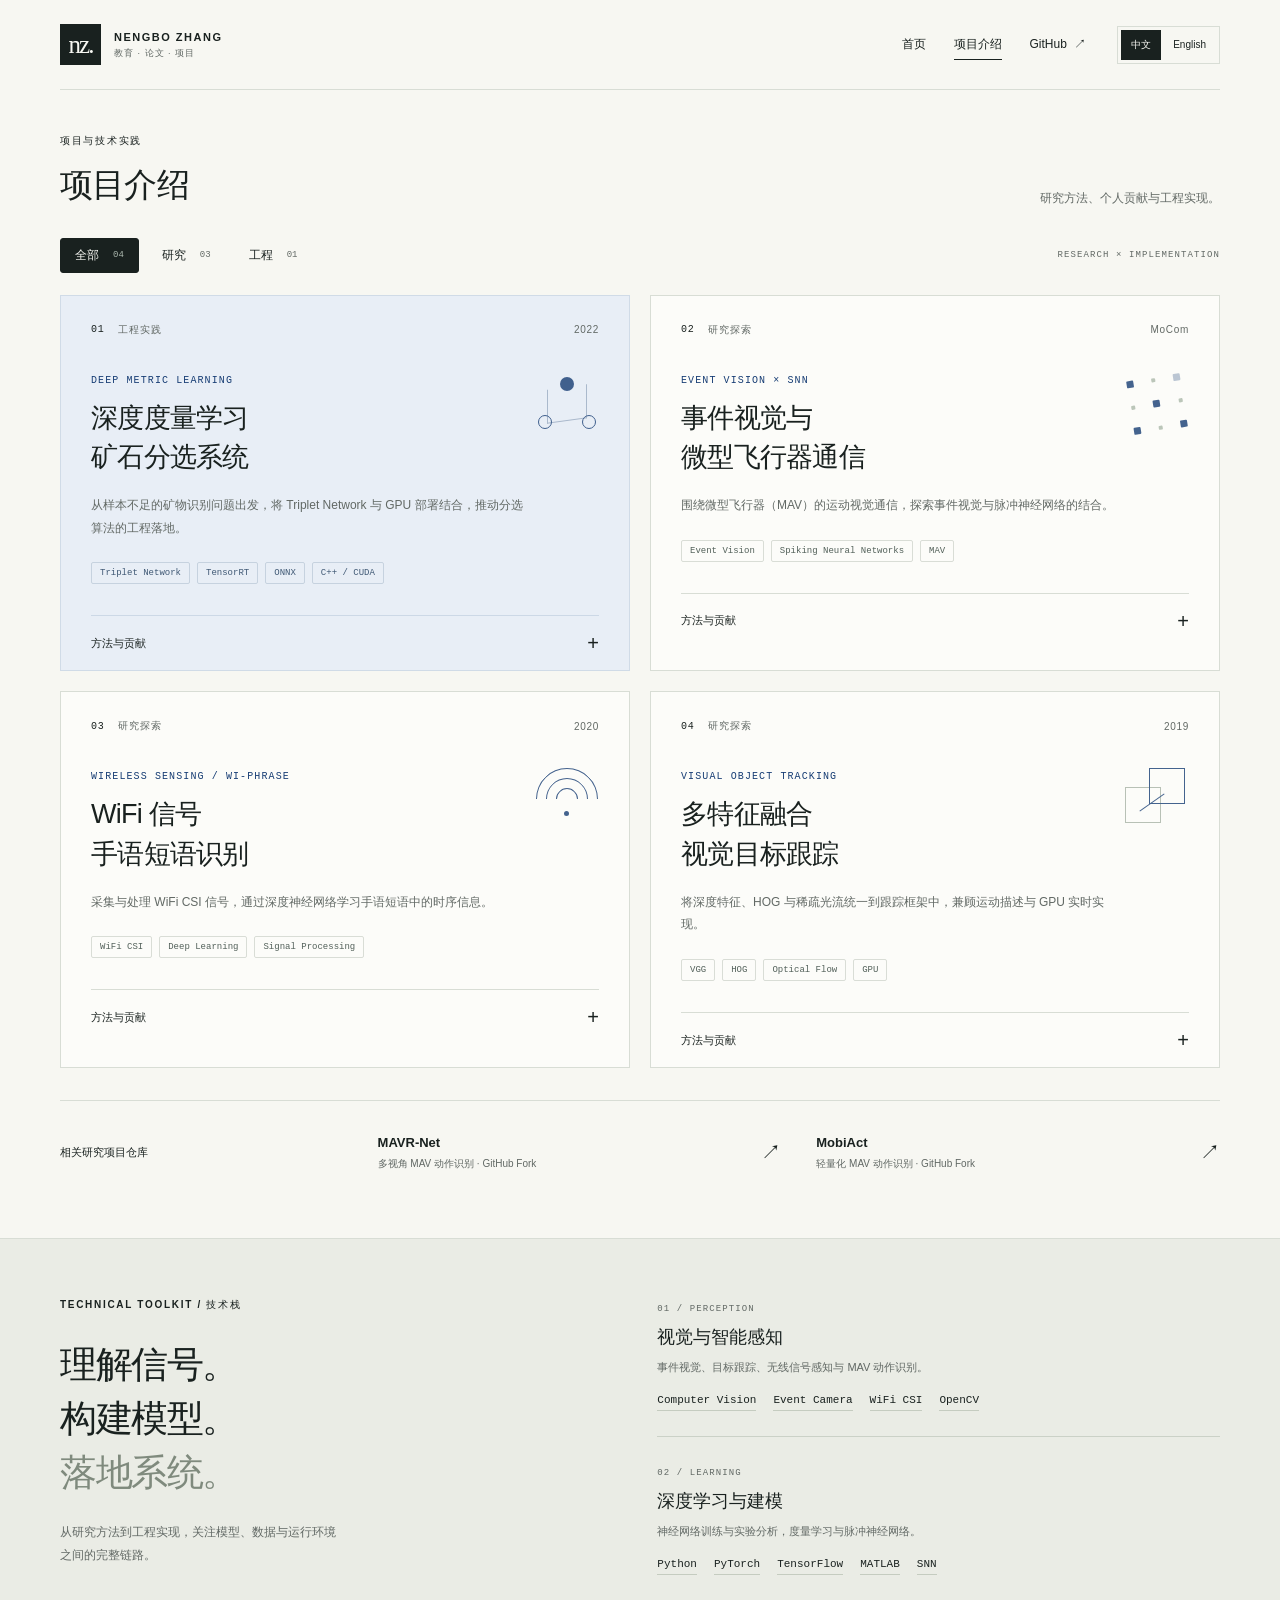
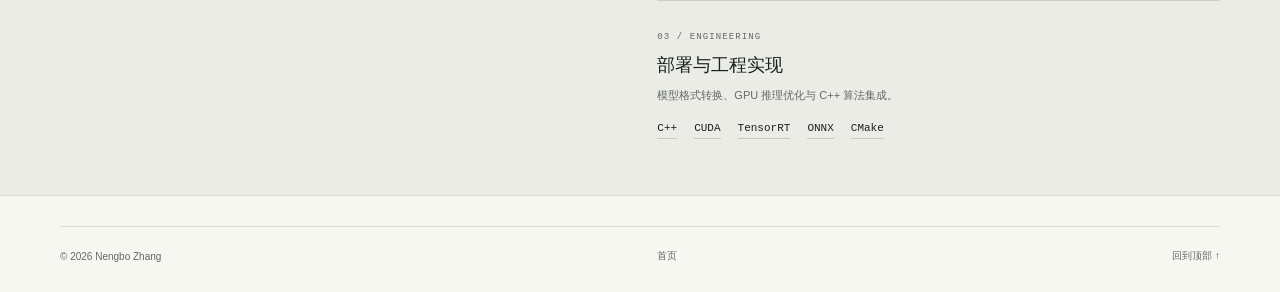
==== projects.html @ 4e837698 "Move project details and technical skills to a dedicated page" ====
<!doctype html>
<html lang="zh-CN">
<head>
  <meta charset="utf-8">
  <meta name="viewport" content="width=device-width, initial-scale=1">
  <meta name="theme-color" content="#f7f7f2">
  <meta name="description" content="张能波的项目介绍与技术实践：视觉跟踪、WiFi 感知、事件视觉、脉冲神经网络与 GPU 模型部署。">
  <link rel="canonical" href="https://zhangnengbo98.github.io/projects.html">
  <meta property="og:type" content="website">
  <meta property="og:url" content="https://zhangnengbo98.github.io/projects.html">
  <meta property="og:title" content="项目介绍 — 张能波 Nengbo Zhang">
  <meta property="og:description" content="研究项目、工程实践与技术栈。">
  <meta property="og:locale" content="zh_CN">
  <title>项目介绍 — 张能波 Nengbo Zhang</title>
  <link rel="stylesheet" href="styles.css">
  <script src="script.js" defer></script>
</head>
<body data-page="projects">
  <a class="skip-link" href="#main" data-i18n="skip">跳转到主要内容</a>
  <header class="site-header">
    <a class="brand" href="index.html" data-page-link aria-label="张能波，返回首页" data-i18n-aria="brandAria">
      <span class="brand-mark" aria-hidden="true">nz.</span>
      <span class="brand-name">NENGBO ZHANG<span data-i18n="brandSubtitle">教育 · 论文 · 项目</span></span>
    </a>
    <nav class="main-nav" aria-label="主要导航" data-i18n-aria="navigation">
      <a href="index.html" data-page-link data-i18n="navHome">首页</a>
      <a href="projects.html" data-page-link aria-current="page" data-i18n="navProjects">项目介绍</a>
      <a class="nav-github" href="https://github.com/zhangNengbo98" target="_blank" rel="noopener noreferrer">GitHub <span aria-hidden="true">↗</span></a>
    </nav>
    <div class="language-selector" role="group" aria-label="显示语言" data-i18n-aria="languageAria">
      <button type="button" data-language="zh" aria-pressed="true">中文</button>
      <button type="button" data-language="en" aria-pressed="false">English</button>
    </div>
  </header>

  <main id="main">
    <section class="projects section-shell" id="top" aria-labelledby="projects-title">
      <div class="section-heading">
        <div><p class="eyebrow" data-i18n="selectedWork">SELECTED WORK / 精选项目</p><h1 id="projects-title" data-i18n="projectsTitle">项目介绍</h1></div>
        <p class="section-intro" data-i18n="projectsIntro">聚焦算法方法、个人贡献与工程实践，呈现四个不同感知场景中的技术探索。</p>
      </div>
      <div class="project-toolbar">
        <div class="filters" role="group" aria-label="按项目类型筛选" data-i18n-aria="filterAria">
          <button type="button" class="filter active" data-filter="all" aria-pressed="true"><span data-i18n="filterAll">全部</span><small>04</small></button>
          <button type="button" class="filter" data-filter="research" aria-pressed="false"><span data-i18n="filterResearch">研究</span><small>03</small></button>
          <button type="button" class="filter" data-filter="engineering" aria-pressed="false"><span data-i18n="filterEngineering">工程</span><small>01</small></button>
        </div>
        <span class="toolbar-note" data-i18n="workNote">RESEARCH × IMPLEMENTATION</span>
      </div>
      <p class="visually-hidden" id="filter-status" role="status" aria-live="polite"></p>
      <h2 class="visually-hidden" data-i18n="selectedWork">项目与技术实践</h2>
      <div class="project-grid">
        <article class="project-card project-featured" data-category="engineering">
          <div class="project-meta"><span><span class="project-number">01</span><span data-i18n="engineeringLabel">工程实践</span></span><time>2022</time></div>
          <div class="project-symbol metric-symbol" aria-hidden="true"><i></i><i></i><i></i><span></span></div>
          <p class="project-kicker">DEEP METRIC LEARNING</p>
          <h3 data-i18n="oreTitle">深度度量学习<br>矿石分选系统</h3>
          <p class="project-description" data-i18n="oreDescription">从样本不足的矿物识别问题出发，将 Triplet Network 与 GPU 部署结合，推动分选算法的工程落地。</p>
          <ul class="tags" aria-label="项目技术" data-i18n-aria="projectTags"><li>Triplet Network</li><li>TensorRT</li><li>ONNX</li><li>C++ / CUDA</li></ul>
          <details class="project-details"><summary><span data-i18n="methodContribution">方法与贡献</span><span class="detail-plus" aria-hidden="true">+</span></summary><div class="detail-content"><p data-i18n="oreDetail1">负责分选框架搭建与更新，针对业务需求选择合适的深度学习方法。</p><p data-i18n="oreDetail2">使用 Triplet Network 应对特殊矿物样本不足；进行 PyTorch 模型格式转换、TensorRT 部署及 NVIDIA 硬件优化。</p><p data-i18n="oreDetail3">替换原有 Caffe 模型，维护 GPU 服务器，并持续迭代分选模块。</p></div></details>
        </article>
        <article class="project-card" data-category="research">
          <div class="project-meta"><span><span class="project-number">02</span><span data-i18n="researchLabel">研究探索</span></span><span>MoCom</span></div>
          <div class="project-symbol event-symbol" aria-hidden="true"><i></i><i></i><i></i><i></i><i></i><i></i><i></i><i></i><i></i></div>
          <p class="project-kicker">EVENT VISION × SNN</p>
          <h3 data-i18n="mocomTitle">事件视觉与<br>微型飞行器通信</h3>
          <p class="project-description" data-i18n="mocomDescription">围绕微型飞行器（MAV）的运动视觉通信，探索事件视觉与脉冲神经网络的结合。</p>
          <ul class="tags" aria-label="项目技术" data-i18n-aria="projectTags"><li>Event Vision</li><li>Spiking Neural Networks</li><li>MAV</li></ul>
          <details class="project-details"><summary><span data-i18n="methodContribution">方法与贡献</span><span class="detail-plus" aria-hidden="true">+</span></summary><div class="detail-content"><p data-i18n="mocomDetail1">MoCom 的研究主题为基于运动的微型飞行器间视觉通信。</p><p data-i18n="mocomDetail2">技术路径结合事件视觉与脉冲神经网络，关联研究兴趣包括 MAV 动作识别与事件视觉目标跟踪。</p></div></details>
        </article>
        <article class="project-card" data-category="research">
          <div class="project-meta"><span><span class="project-number">03</span><span data-i18n="researchLabel">研究探索</span></span><time>2020</time></div>
          <div class="project-symbol wifi-symbol" aria-hidden="true"><i></i><i></i><i></i><span></span></div>
          <p class="project-kicker">WIRELESS SENSING / WI-PHRASE</p>
          <h3 data-i18n="wifiTitle">WiFi 信号<br>手语短语识别</h3>
          <p class="project-description" data-i18n="wifiDescription">采集与处理 WiFi CSI 信号，通过深度神经网络学习手语短语中的时序信息。</p>
          <ul class="tags" aria-label="项目技术" data-i18n-aria="projectTags"><li>WiFi CSI</li><li>Deep Learning</li><li>Signal Processing</li></ul>
          <details class="project-details"><summary><span data-i18n="methodContribution">方法与贡献</span><span class="detail-plus" aria-hidden="true">+</span></summary><div class="detail-content"><p data-i18n="wifiDetail1">参与 CSI 数据采集与预处理、神经网络训练调优、实验分析及论文写作。</p><p data-i18n="wifiDetail2">相关成果 Wi-Phrase: Deep Residual-Multihead Model for WiFi Sign Language Phrase Recognition 发表于 IEEE Internet of Things Journal（2022）。</p></div></details>
        </article>
        <article class="project-card" data-category="research">
          <div class="project-meta"><span><span class="project-number">04</span><span data-i18n="researchLabel">研究探索</span></span><time>2019</time></div>
          <div class="project-symbol tracking-symbol" aria-hidden="true"><i></i><i></i><span></span></div>
          <p class="project-kicker">VISUAL OBJECT TRACKING</p>
          <h3 data-i18n="trackingTitle">多特征融合<br>视觉目标跟踪</h3>
          <p class="project-description" data-i18n="trackingDescription">将深度特征、HOG 与稀疏光流统一到跟踪框架中，兼顾运动描述与 GPU 实时实现。</p>
          <ul class="tags" aria-label="项目技术" data-i18n-aria="projectTags"><li>VGG</li><li>HOG</li><li>Optical Flow</li><li>GPU</li></ul>
          <details class="project-details"><summary><span data-i18n="methodContribution">方法与贡献</span><span class="detail-plus" aria-hidden="true">+</span></summary><div class="detail-content"><p data-i18n="trackingDetail1">引入稀疏光流作为目标特征描述，融合 VGG 网络特征、HOG 特征与运动信息。</p><p data-i18n="trackingDetail2">优化特征组合与 GPU 跟踪实现；相关研究发表于《信号处理》（2019）。</p></div></details>
        </article>
      </div>
      <div class="code-links">
        <p data-i18n="relatedCode">相关研究项目仓库</p>
        <a href="https://github.com/zhangNengbo98/MAVR-Net" target="_blank" rel="noopener noreferrer"><span><strong>MAVR-Net</strong><small data-i18n="mavrNote">多视角 MAV 动作识别 · GitHub Fork</small></span><span aria-hidden="true">↗</span></a>
        <a href="https://github.com/zhangNengbo98/MobiAct" target="_blank" rel="noopener noreferrer"><span><strong>MobiAct</strong><small data-i18n="mobiactNote">轻量化 MAV 动作识别 · GitHub Fork</small></span><span aria-hidden="true">↗</span></a>
      </div>
    </section>

    <section class="technology" id="technology" aria-labelledby="technology-title">
      <div class="section-shell technology-inner">
        <div class="technology-heading"><p class="eyebrow" data-i18n="toolkitLabel">TECHNICAL TOOLKIT / 技术栈</p><h2 id="technology-title"><span data-i18n="techLine1">理解信号。</span><span data-i18n="techLine2">构建模型。</span><span class="muted-title" data-i18n="techLine3">落地系统。</span></h2><p data-i18n="techIntro">从研究方法到工程实现，关注模型、数据与运行环境之间的完整链路。</p></div>
        <div class="skill-rows">
          <div class="skill-row"><span class="skill-index">01 / PERCEPTION</span><h3 data-i18n="skillPerception">视觉与智能感知</h3><p data-i18n="perceptionDescription">事件视觉、目标跟踪、无线信号感知与 MAV 动作识别。</p><ul class="skill-tags"><li>Computer Vision</li><li>Event Camera</li><li>WiFi CSI</li><li>OpenCV</li></ul></div>
          <div class="skill-row"><span class="skill-index">02 / LEARNING</span><h3 data-i18n="skillLearning">深度学习与建模</h3><p data-i18n="learningDescription">神经网络训练与实验分析，度量学习与脉冲神经网络。</p><ul class="skill-tags"><li>Python</li><li>PyTorch</li><li>TensorFlow</li><li>MATLAB</li><li>SNN</li></ul></div>
          <div class="skill-row"><span class="skill-index">03 / ENGINEERING</span><h3 data-i18n="skillEngineering">部署与工程实现</h3><p data-i18n="engineeringDescription">模型格式转换、GPU 推理优化与 C++ 算法集成。</p><ul class="skill-tags"><li>C++</li><li>CUDA</li><li>TensorRT</li><li>ONNX</li><li>CMake</li></ul></div>
        </div>
      </div>
    </section>
  </main>

  <footer class="site-footer compact-footer section-shell">
    <div class="footer-bottom"><span>© <span id="copyright-year">2026</span> Nengbo Zhang</span><a href="index.html" data-page-link data-i18n="navHome">首页</a><a href="#top" data-i18n="backToTop">回到顶部 ↑</a></div>
  </footer>
</body>
</html>
---- styles.css ----
:root{--paper:#f7f7f2;--white:#fff;--ink:#19211f;--muted:#626965;--line:#d8ddd5;--accent:#173d74;--light-blue:#e8eef6;--radius:3px;--page-width:1160px;font-family:"Segoe UI","Microsoft YaHei","PingFang SC",Arial,sans-serif;color:var(--ink);background:var(--paper);font-synthesis:none}
*{box-sizing:border-box}
html{scroll-behavior:smooth;scroll-padding-top:30px}
body{margin:0}
a{color:inherit;text-decoration:none}
button{font:inherit;color:inherit;cursor:pointer}
button,a,summary{-webkit-tap-highlight-color:transparent}
button:focus-visible,a:focus-visible,summary:focus-visible{outline:3px solid #386dc0;outline-offset:5px}
h1,h2,h3,p{margin:0}
ul,ol{padding:0;margin:0;list-style:none}
[hidden]{display:none!important}
::selection{background:#d3e1f4}
.section-shell{width:min(var(--page-width),calc(100% - 96px));margin-inline:auto}
.eyebrow{font-size:10px;line-height:1.6;font-weight:650;letter-spacing:1.7px}
.visually-hidden{position:absolute;width:1px;height:1px;padding:0;overflow:hidden;clip:rect(0,0,0,0);white-space:nowrap;border:0}
.skip-link{position:fixed;top:-100px;left:20px;padding:15px;background:var(--accent);color:white;z-index:100}
.skip-link:focus{top:20px}
.site-header{min-height:90px;width:min(var(--page-width),calc(100% - 96px));margin:auto;display:flex;align-items:center;gap:31px;border-bottom:1px solid var(--line)}
.brand{display:flex;align-items:center;gap:13px;margin-right:auto}
.brand-mark{display:grid;place-items:center;width:41px;height:41px;background:var(--ink);color:var(--paper);font-size:25px;letter-spacing:-2px;font-family:Georgia,serif}
.brand-name{font-size:11px;font-weight:700;letter-spacing:1.5px;line-height:1.7}
.brand-name>span{display:block;font-size:9px;font-weight:400;letter-spacing:1px;color:var(--muted)}
.main-nav{display:flex;align-items:center;gap:28px;font-size:12px}
.main-nav>a{padding:10px 0;position:relative;white-space:nowrap}
.main-nav>a:after{content:"";position:absolute;bottom:3px;left:0;right:0;height:1px;background:var(--ink);transform:scaleX(0);transform-origin:left;transition:transform .2s}
.main-nav>a:hover:after,.main-nav>a[aria-current="page"]:after{transform:scaleX(1)}
.main-nav>a[aria-current="page"]{font-weight:650}
.nav-github>span{margin-left:4px}
.language-selector{display:flex;gap:2px;border:1px solid var(--line);padding:3px;flex-shrink:0}
.language-selector button{border:0;background:transparent;padding:7px 10px;font-size:10px;line-height:1.2;min-height:30px}
.language-selector button[aria-pressed="true"]{background:var(--ink);color:var(--paper)}
.language-selector button[aria-pressed="false"]:hover{background:#e7eae3}
.profile-intro{display:flex;align-items:center;justify-content:space-between;gap:25px;padding:40px 0 31px;border-bottom:1px solid var(--line)}
.profile-intro .eyebrow{color:var(--muted)}
.profile-name{display:flex;align-items:baseline;gap:20px;margin-top:13px}
.profile-name h1{font-size:42px;font-weight:500;line-height:1.35;letter-spacing:1px}
.profile-name-alias{font-size:17px;color:var(--muted);font-family:Georgia,"Times New Roman",serif}
.profile-description{font-size:13px;color:var(--muted);line-height:1.75;margin-top:10px}
.profile-project-link{display:flex;align-items:center;gap:36px;font-size:12px;border-bottom:1px solid var(--ink);padding:12px 0;margin-top:16px}
.profile-project-link>span:last-child{font-size:20px}
.profile-project-link:hover{color:var(--accent);border-color:var(--accent)}
.academic-layout{display:grid;grid-template-columns:.85fr 1.4fr;gap:70px;padding:33px 0 31px}
.academic-heading{display:flex;gap:13px;align-items:center;min-height:34px;margin-bottom:9px}
.section-number{color:var(--accent);font:10px Consolas,monospace}
.academic-heading h2{font-size:21px;font-weight:550;letter-spacing:-.3px;line-height:1.45}
.publication-label{font-size:9px;color:var(--muted);border:1px solid var(--line);padding:3px 7px;margin-left:auto;white-space:nowrap}
.education-list>li{padding:18px 0 19px;border-bottom:1px solid var(--line)}
.education-list>li:last-child{border-bottom:0}
.education-date{font:10px Consolas,"Microsoft YaHei",monospace;color:var(--muted);letter-spacing:.4px;line-height:1.6}
.education-list h3{font-size:16px;font-weight:600;line-height:1.55;margin-top:6px}
.education-degree{font-size:12px;color:var(--muted);line-height:1.75;margin-top:3px}
.publication-list>li{display:grid;grid-template-columns:35px 1fr;gap:15px;padding:15px 0 17px;border-bottom:1px solid var(--line)}
.publication-list>li:last-child{border-bottom:0}
.publication-year{font:10px Consolas,monospace;color:var(--accent);padding-top:4px;line-height:1.55}
.publication-list h3{font-size:14px;font-weight:550;line-height:1.6;letter-spacing:-.08px;overflow-wrap:anywhere}
.publication-list h3 a:hover{text-decoration:underline;text-underline-offset:3px;color:var(--accent)}
.paper-arrow{font-size:11px;color:var(--accent);white-space:nowrap}
.publication-venue{font-size:11px;color:var(--muted);line-height:1.7;margin-top:5px}
.projects{padding-top:43px;padding-bottom:58px}
.section-heading{display:flex;align-items:end;justify-content:space-between;gap:40px}
.section-heading h1{font-size:33px;font-weight:500;letter-spacing:-.8px;line-height:1.5;margin-top:11px}
.section-intro{max-width:355px;color:var(--muted);font-size:12px;line-height:1.9}
.project-toolbar{display:flex;justify-content:space-between;align-items:center;margin-top:28px;margin-bottom:22px}
.filters{display:flex;gap:8px}
.filter{border:1px solid transparent;background:transparent;padding:8px 14px;display:flex;gap:14px;align-items:center;font-size:12px;border-radius:var(--radius)}
.filter small{font:9px Consolas,monospace;color:var(--muted)}
.filter.active{border-color:var(--ink);background:var(--ink);color:var(--paper)}
.filter.active small{color:#a9b6ac}
.filter:not(.active):hover{border-color:var(--line)}
.toolbar-note{font:9px Consolas,monospace;letter-spacing:1.1px;color:var(--muted)}
.project-grid{display:grid;grid-template-columns:1fr 1fr;gap:20px}
.project-card{border:1px solid var(--line);background:#fcfcf9;padding:27px 30px 0;position:relative;overflow:hidden}
.project-featured{background:var(--light-blue);border-color:#d0dbe7}
.project-meta{display:flex;justify-content:space-between;align-items:center;color:var(--muted);font-size:10px;letter-spacing:.7px}
.project-meta>span:first-child{display:flex;gap:14px;align-items:center}
.project-number{font:10px Consolas,monospace;color:var(--ink)}
.project-kicker{font:10px Consolas,monospace;letter-spacing:1.1px;margin-top:35px;color:var(--accent);padding-right:70px;line-height:1.7}
.project-card h3{font-size:27px;line-height:1.45;font-weight:500;letter-spacing:-.75px;margin-top:10px;max-width:calc(100% - 58px)}
.project-description{font-size:12px;line-height:1.9;max-width:440px;color:var(--muted);margin-top:17px}
.tags{display:flex;flex-wrap:wrap;gap:7px;margin-top:23px;min-height:35px;align-content:start}
.tags li{font:9px Consolas,monospace;border:1px solid #d9ddd6;padding:5px 8px;color:#526059;border-radius:2px}
.project-featured .tags li{border-color:#c6d2df;color:#3f5874}
.project-details{margin-top:18px;border-top:1px solid var(--line)}
.project-featured .project-details{border-color:#ccd8e6}
.project-details summary{list-style:none;display:flex;justify-content:space-between;align-items:center;padding:17px 0;font-size:11px;font-weight:500;cursor:pointer}
.project-details summary::-webkit-details-marker{display:none}
.detail-plus{font-size:20px;line-height:1;font-weight:300;transition:transform .2s}
.project-details[open] .detail-plus{transform:rotate(45deg)}
.detail-content{padding-bottom:23px;max-width:460px}
.detail-content p{font-size:12px;line-height:1.9;color:var(--muted)}
.detail-content p+p{margin-top:10px}
.project-symbol{position:absolute;right:30px;top:76px;width:64px;height:64px;opacity:.8}
.metric-symbol i{position:absolute;width:14px;height:14px;background:var(--accent);border-radius:50%;top:5px;left:25px}
.metric-symbol i:nth-child(2){left:3px;top:43px;background:transparent;border:1px solid var(--accent)}
.metric-symbol i:nth-child(3){left:47px;top:43px;background:transparent;border:1px solid var(--accent)}
.metric-symbol span{position:absolute;width:40px;height:34px;left:12px;top:15px;border-left:1px solid #9bacc2;border-right:1px solid #9bacc2;border-bottom:1px solid #9bacc2;transform:skewY(-8deg);z-index:-1}
.event-symbol{display:grid;grid-template-columns:repeat(3,1fr);gap:7px;transform:rotate(-9deg)}
.event-symbol i{background:var(--accent);width:7px;height:7px;border-radius:1px;align-self:center;justify-self:center}
.event-symbol i:nth-child(2n){background:#acb9aa;width:4px;height:4px}
.event-symbol i:nth-child(3){opacity:.35}
.wifi-symbol i{position:absolute;border:1px solid var(--accent);border-left-color:transparent;border-bottom-color:transparent;border-radius:50%;width:62px;height:62px;transform:rotate(-45deg);left:1px;top:0}
.wifi-symbol i:nth-child(2){width:42px;height:42px;left:11px;top:10px}
.wifi-symbol i:nth-child(3){width:22px;height:22px;left:21px;top:20px}
.wifi-symbol span{width:5px;height:5px;background:var(--accent);position:absolute;left:29px;top:43px;border-radius:50%}
.tracking-symbol i{position:absolute;width:36px;height:36px;border:1px solid #a8b3a6;left:0;top:19px}
.tracking-symbol i:nth-child(2){border-color:var(--accent);left:24px;top:0}
.tracking-symbol span{position:absolute;width:30px;height:1px;background:var(--accent);left:12px;top:34px;transform:rotate(-35deg)}
.code-links{display:grid;grid-template-columns:.7fr 1fr 1fr;gap:35px;align-items:center;margin-top:32px;border-top:1px solid var(--line);padding-top:24px}
.code-links>p{font-size:11px;font-weight:600}
.code-links>a{display:flex;align-items:center;justify-content:space-between;padding:8px 0}
.code-links strong{font-size:13px;font-weight:550}
.code-links small{display:block;font-size:10px;line-height:1.6;color:var(--muted);margin-top:5px}
.code-links>a:hover strong{text-decoration:underline;text-underline-offset:4px}
.code-links>a>span:last-child{font-size:20px}
.technology{background:#eaece5;border-top:1px solid var(--line);border-bottom:1px solid var(--line)}
.technology-inner{display:grid;grid-template-columns:1fr 1.12fr;gap:95px;padding-top:58px;padding-bottom:56px}
.technology-heading h2{font-size:37px;line-height:1.45;font-weight:500;letter-spacing:-1.4px;margin-top:25px}
.technology-heading h2 span{display:block}
.muted-title{color:#7f8a7d}
.technology-heading>p:last-child{margin-top:22px;font-size:12px;line-height:1.9;color:var(--muted);max-width:280px}
.skill-row{padding:0 0 25px}
.skill-row+.skill-row{padding-top:24px;border-top:1px solid #cbd1c7}
.skill-row:last-child{padding-bottom:0}
.skill-index{font:9px Consolas,monospace;letter-spacing:1.1px;color:var(--muted)}
.skill-row h3{font-size:18px;font-weight:500;line-height:1.4;margin-top:10px}
.skill-row p{font-size:11px;color:var(--muted);line-height:1.8;margin-top:8px}
.skill-tags{display:flex;flex-wrap:wrap;gap:9px 17px;font:11px Consolas,monospace;margin-top:16px}
.skill-tags li{border-bottom:1px solid #c5ccc0;padding-bottom:4px}
.site-footer{padding-top:30px}
.footer-bottom{display:flex;justify-content:space-between;align-items:center;gap:20px;border-top:1px solid var(--line);padding:22px 0 26px;font-size:10px;color:var(--muted)}
.footer-bottom>a:hover{color:var(--ink)}
body[data-page="home"] .site-footer{padding-top:0}
html[lang="en"] .profile-name h1{letter-spacing:-1px;font-size:41px}
html[lang="en"] .profile-name-alias{display:none}
html[lang="en"] .project-card h3{font-size:26px;line-height:1.34}
html[lang="en"] .academic-layout{grid-template-columns:.9fr 1.4fr;gap:55px}
html[lang="en"] .education-list h3{font-size:15px}
@media(max-width:1050px){.section-shell,.site-header{width:calc(100% - 64px)}.site-header{gap:23px}.main-nav{gap:20px}.brand-name{font-size:10px;letter-spacing:1px}.brand-name>span{font-size:8px}.academic-layout{grid-template-columns:.9fr 1.4fr;gap:40px}.education-list h3{font-size:15px}.publication-list h3{font-size:13px}.technology-inner{gap:55px}.project-card{padding-inline:24px}.project-symbol{right:23px}.project-card h3{font-size:25px}.code-links{gap:25px}html[lang="en"] .academic-layout{gap:35px}html[lang="en"] .project-card h3{font-size:24px}}
@media(max-width:800px){.site-header{gap:16px;min-height:82px}.brand-name{display:none}.main-nav{gap:21px}.language-selector button{padding:7px 9px}.academic-layout,html[lang="en"] .academic-layout{grid-template-columns:1fr;gap:25px}.profile-intro{padding-top:32px}.academic-layout{padding-top:26px}.education-list>li{display:grid;grid-template-columns:145px 1fr;gap:0 20px;padding:17px 0}.education-date{grid-row:1/3;padding-top:3px}.education-list h3{margin:0;font-size:16px}.education-degree{margin-top:2px}.publication-list h3{font-size:14px}.section-heading{display:block}.section-heading h1{font-size:30px}.section-intro{max-width:500px;margin-top:12px}.project-toolbar{margin-top:25px}.toolbar-note{font-size:8px}.project-grid{gap:15px}.project-card{padding:23px 21px 0}.project-symbol{right:22px;top:77px;transform:scale(.8);transform-origin:top right}.event-symbol{transform:rotate(-9deg) scale(.8)}.project-card h3{font-size:23px;max-width:calc(100% - 25px)}.project-kicker{font-size:8px;letter-spacing:.7px;max-width:calc(100% - 35px);padding-right:0}.project-description{font-size:11px}.tags{gap:5px}.tags li{font-size:8px;padding:4px 5px}.project-meta{font-size:9px}.code-links{grid-template-columns:1fr 1fr;gap:10px 25px}.code-links>p{grid-column:1/-1;margin-bottom:8px}.technology-inner{grid-template-columns:.9fr 1.1fr;gap:40px;padding-block:45px}.technology-heading h2{font-size:31px}.skill-row h3{font-size:16px}.skill-tags{font-size:10px;gap:8px 12px}html[lang="en"] .project-card h3{font-size:22px}}
@media(max-width:560px){.section-shell,.site-header{width:calc(100% - 40px)}.site-header{display:grid;grid-template-columns:1fr auto;gap:12px 15px;padding:15px 0 10px}.brand{gap:10px}.brand-mark{width:33px;height:33px;font-size:22px}.brand-name{display:block;font-size:9px;letter-spacing:1px}.brand-name>span{font-size:8px;letter-spacing:.2px}.main-nav{grid-column:1/-1;grid-row:2;justify-content:flex-start;gap:25px;font-size:11px}.main-nav .nav-github{margin-left:auto}.main-nav>a{padding:6px 0}.language-selector{grid-column:2;grid-row:1}.language-selector button{padding:6px 8px;min-height:29px;font-size:9px}.profile-intro{display:block;padding:28px 0 26px}.profile-name{margin-top:10px;gap:14px}.profile-name h1{font-size:33px}.profile-name-alias{font-size:14px}.profile-description{font-size:12px;margin-top:7px}.profile-project-link{display:inline-flex;gap:25px;font-size:11px;margin-top:10px;padding:7px 0}.profile-project-link>span:last-child{font-size:17px}.academic-layout{gap:20px;padding-block:24px}.academic-heading{gap:10px;margin-bottom:5px}.academic-heading h2{font-size:20px}.education-list>li{display:block;padding:15px 0}.education-list h3{margin-top:5px;font-size:15px}.education-date{font-size:9px;padding-top:0}.education-degree{font-size:11px}.publication-list>li{grid-template-columns:29px 1fr;gap:12px;padding:15px 0}.publication-year{font-size:9px}.publication-list h3{font-size:13px;line-height:1.65}.publication-venue{font-size:10px}.publication-label{font-size:8px}.projects{padding-top:29px;padding-bottom:35px}.section-heading h1{font-size:28px;margin-top:10px}.eyebrow{font-size:9px}.section-intro{font-size:11px;line-height:1.85;margin-top:11px}.toolbar-note{display:none}.project-toolbar{margin-top:22px;margin-bottom:18px}.filter{font-size:11px;gap:12px;padding:7px 11px}.project-grid{grid-template-columns:1fr;gap:16px}.project-card{padding:24px 24px 0}.project-symbol{top:72px;right:29px;transform:scale(.9)}.event-symbol{transform:rotate(-9deg) scale(.9)}.project-card h3{font-size:27px;max-width:calc(100% - 45px)}.project-kicker{font-size:9px;margin-top:30px;max-width:calc(100% - 60px)}.project-description{font-size:12px}.project-meta{font-size:10px}.tags{margin-top:19px;gap:6px}.tags li{font-size:9px;padding:5px 7px}.project-details{margin-top:12px}.code-links{grid-template-columns:1fr;padding-top:22px;gap:8px;margin-top:26px}.code-links>p{margin-bottom:8px}.code-links>a{padding:11px 0}.code-links>a+a{border-top:1px solid var(--line)}.technology-inner{grid-template-columns:1fr;gap:30px;padding-block:35px}.technology-heading h2{font-size:32px;line-height:1.34;margin-top:18px}.technology-heading>p:last-child{max-width:340px;margin-top:18px}.skill-row h3{font-size:18px}.skill-row p{font-size:12px}.skill-tags{font-size:11px}.site-footer{padding-top:22px}.footer-bottom{font-size:9px;gap:10px;padding:18px 0 22px}html[lang="en"] .profile-name h1{font-size:34px}html[lang="en"] .project-card h3{font-size:26px}html[lang="en"] .education-list h3{font-size:15px}}
@media(max-width:360px){.brand-name{display:none}.main-nav{gap:18px}.profile-name{flex-wrap:wrap;gap:0 15px}.project-card{padding-inline:20px}.project-kicker{font-size:8px}.project-card h3{font-size:25px}}
@media(prefers-reduced-motion:reduce){html{scroll-behavior:auto}*{transition:none!important;animation:none!important}}
@media print{.language-selector,.filters,.project-symbol,.main-nav,.profile-project-link,.skip-link{display:none}.section-shell,.site-header{width:100%}.site-header{min-height:60px}.profile-intro{padding-top:20px}.academic-layout{gap:35px}.project-card{break-inside:avoid}.projects{padding-block:25px}.technology-inner{padding-block:25px}.project-details[open] .detail-content{display:block}.site-footer{padding-top:20px}a{color:inherit}}
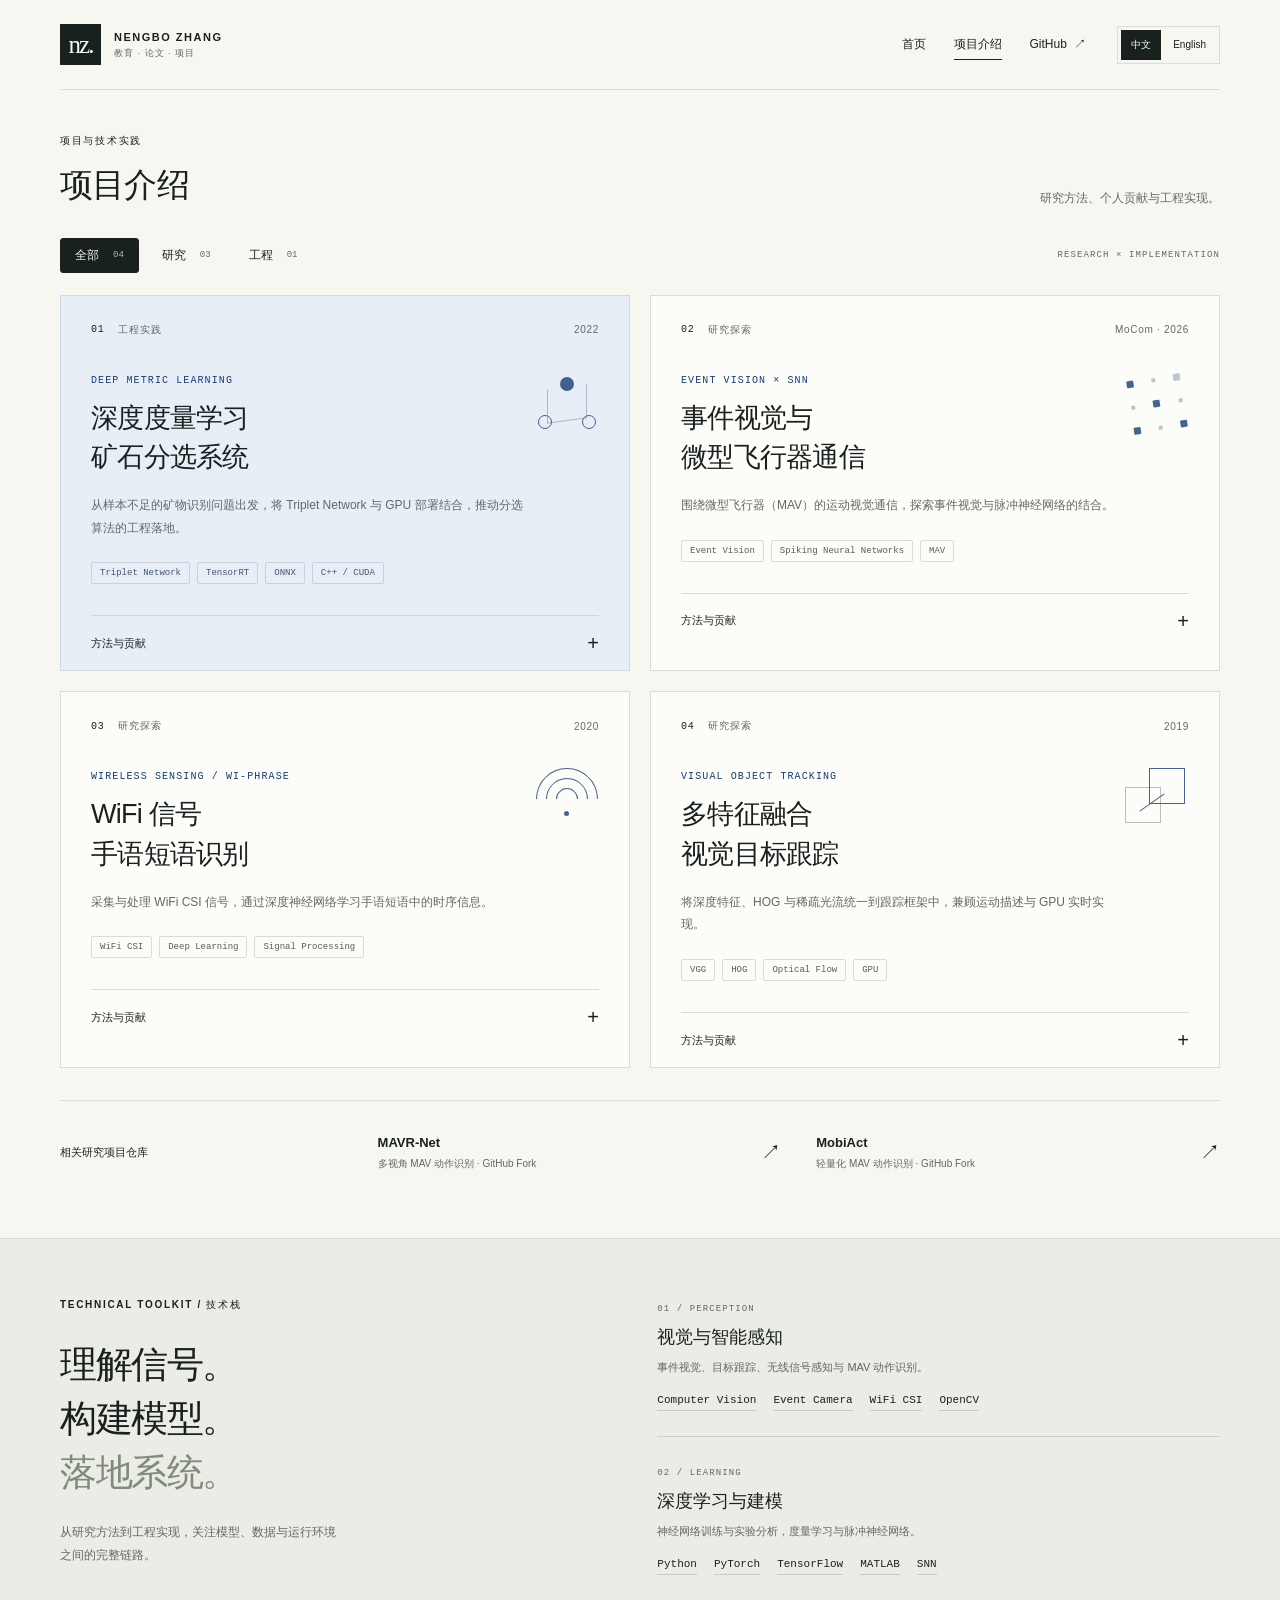
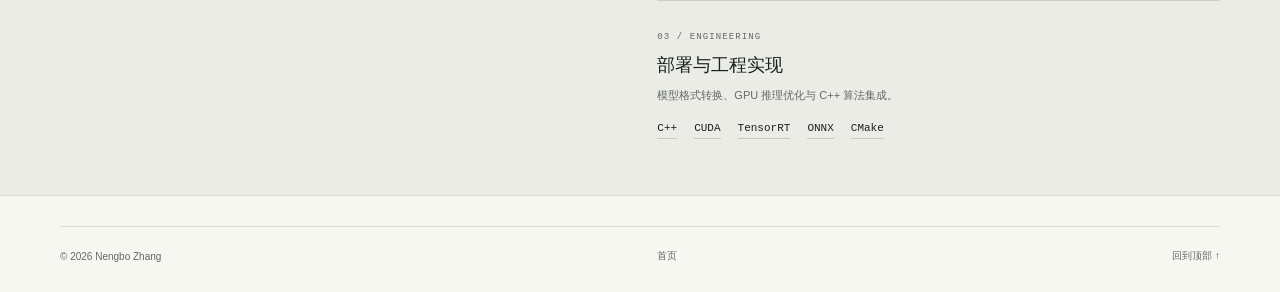
==== commit 81c47434: "Link the MoCom project to its 2026 IEEE Transactions on Robotics paper" ====
--- a/projects.html
+++ b/projects.html
@@ -60,13 +60,13 @@
           <details class="project-details"><summary><span data-i18n="methodContribution">方法与贡献</span><span class="detail-plus" aria-hidden="true">+</span></summary><div class="detail-content"><p data-i18n="oreDetail1">负责分选框架搭建与更新，针对业务需求选择合适的深度学习方法。</p><p data-i18n="oreDetail2">使用 Triplet Network 应对特殊矿物样本不足；进行 PyTorch 模型格式转换、TensorRT 部署及 NVIDIA 硬件优化。</p><p data-i18n="oreDetail3">替换原有 Caffe 模型，维护 GPU 服务器，并持续迭代分选模块。</p></div></details>
         </article>
         <article class="project-card" data-category="research">
-          <div class="project-meta"><span><span class="project-number">02</span><span data-i18n="researchLabel">研究探索</span></span><span>MoCom</span></div>
+          <div class="project-meta"><span><span class="project-number">02</span><span data-i18n="researchLabel">研究探索</span></span><span>MoCom · 2026</span></div>
           <div class="project-symbol event-symbol" aria-hidden="true"><i></i><i></i><i></i><i></i><i></i><i></i><i></i><i></i><i></i></div>
           <p class="project-kicker">EVENT VISION × SNN</p>
           <h3 data-i18n="mocomTitle">事件视觉与<br>微型飞行器通信</h3>
           <p class="project-description" data-i18n="mocomDescription">围绕微型飞行器（MAV）的运动视觉通信，探索事件视觉与脉冲神经网络的结合。</p>
           <ul class="tags" aria-label="项目技术" data-i18n-aria="projectTags"><li>Event Vision</li><li>Spiking Neural Networks</li><li>MAV</li></ul>
-          <details class="project-details"><summary><span data-i18n="methodContribution">方法与贡献</span><span class="detail-plus" aria-hidden="true">+</span></summary><div class="detail-content"><p data-i18n="mocomDetail1">MoCom 的研究主题为基于运动的微型飞行器间视觉通信。</p><p data-i18n="mocomDetail2">技术路径结合事件视觉与脉冲神经网络，关联研究兴趣包括 MAV 动作识别与事件视觉目标跟踪。</p></div></details>
+          <details class="project-details"><summary><span data-i18n="methodContribution">方法与贡献</span><span class="detail-plus" aria-hidden="true">+</span></summary><div class="detail-content"><p data-i18n="mocomDetail1">MoCom 的研究主题为基于运动的微型飞行器间视觉通信。</p><p data-i18n="mocomDetail2">技术路径结合事件视觉与脉冲神经网络，关联研究兴趣包括 MAV 动作识别与事件视觉目标跟踪。</p><p><a href="https://doi.org/10.1109/TRO.2026.3677077" target="_blank" rel="noopener noreferrer"><span data-i18n="mocomPublication">论文发表于 IEEE Transactions on Robotics（2026），42: 1680–1694</span> <span aria-hidden="true">↗</span></a></p></div></details>
         </article>
         <article class="project-card" data-category="research">
           <div class="project-meta"><span><span class="project-number">03</span><span data-i18n="researchLabel">研究探索</span></span><time>2020</time></div>
